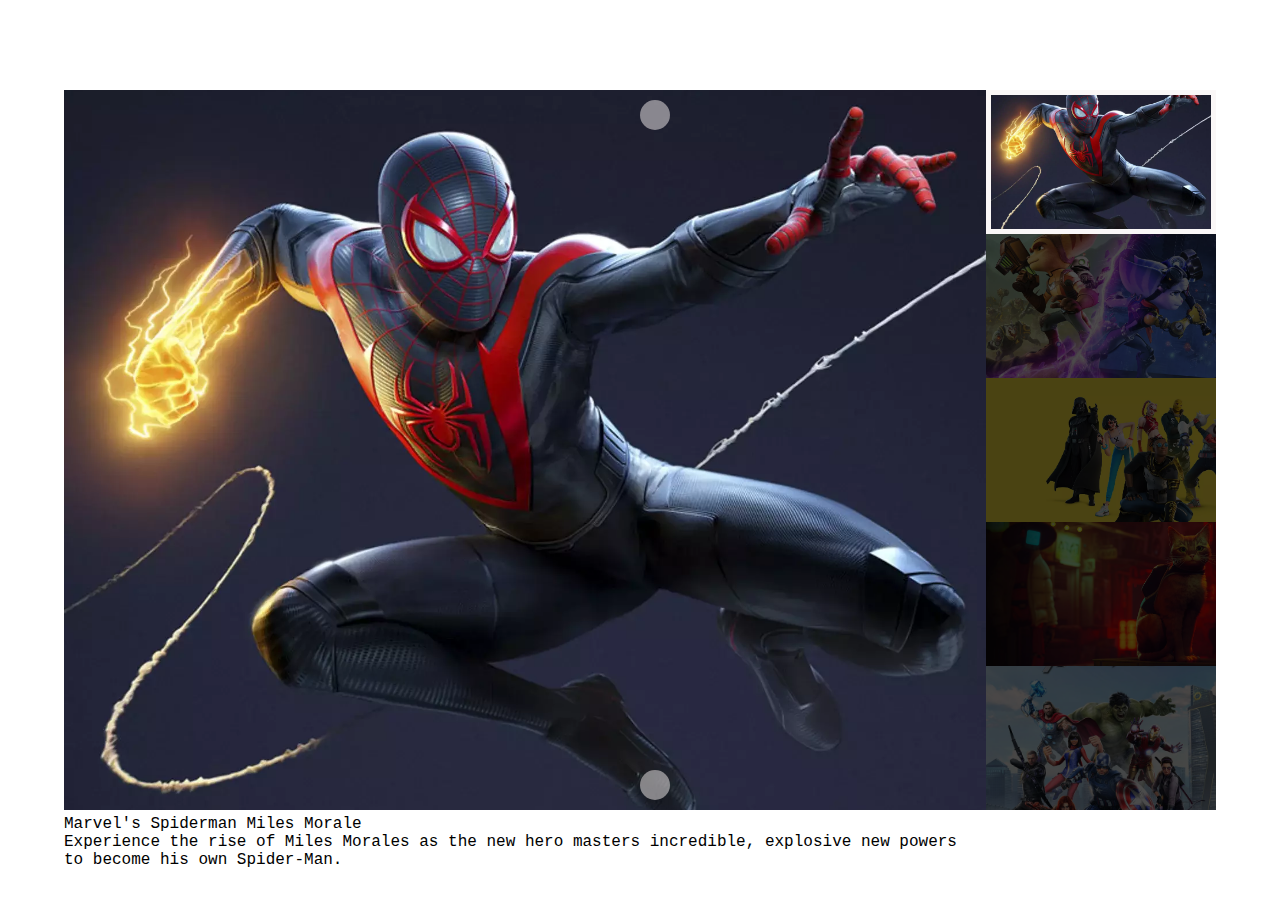
==== index.html @ 4c6011b5 "sostituzione array con oggetti" ====
<!DOCTYPE html>
<html lang="en">

<head>
    <meta charset="UTF-8">
    <meta http-equiv="X-UA-Compatible" content="IE=edge">
    <meta name="viewport" content="width=device-width, initial-scale=1.0">
    <title>document</title>
    <link rel="stylesheet" href="css/style.css" />
    <link rel="stylesheet" href="https://cdnjs.cloudflare.com/ajax/libs/font-awesome/6.3.0/css/all.min.css"
        integrity="sha512-SzlrxWUlpfuzQ+pcUCosxcglQRNAq/DZjVsC0lE40xsADsfeQoEypE+enwcOiGjk/bSuGGKHEyjSoQ1zVisanQ=="
        crossorigin="anonymous" referrerpolicy="no-referrer" />
</head>

<body>
    <div class="container">
        <div class="small-container">

            <div class="img-container">

                <div class="wrapper-img">
                    <img src="${key.image}">
                    <p class="title">${key.title}</p>
                    <p>${key.text}</p>
                </div>
                <!-- 

                <div class="wrapper-img">
                    <img src="img/02.webp" alt="">
                </div>
                <div class="wrapper-img">
                    <img src="img/03.webp" alt="">
                </div>
                <div class="wrapper-img">
                    <img src="img/04.webp" alt="">
                </div>
                <div class="wrapper-img">
                    <img src="img/05.webp" alt="">
                </div>
                -->
            </div>
            <div class="img-container-thumble">
                <!-- 
                <div class="wrapper-img-thumble">
                    <img src="img/01.webp">
                </div>
                <div class="wrapper-img-thumble">
                    <img src="img/02.webp">
                </div>
                <div class="wrapper-img-thumble">
                    <img src="img/03.webp">
                </div>
                <div class="wrapper-img-thumble">
                    <img src="img/04.webp">
                </div>
                <div class="wrapper-img-thumble">
                    <img src="img/05.webp">
                </div>
        -->
            </div>
        </div>

        <button id="prev" class="btn1"><i class="fa-solid fa-chevron-up"></i></button>
        <button id="next" class="btn2"><i class="fa-solid fa-chevron-down"></i></button>

    </div>
    <script type="text/javascript" src="js/main.js"></script>
</body>

</html>
---- css/style.css ----
* {
    padding: 0;
    margin: 0;
    box-sizing: border-box;
}

body {
    font-family: 'Courier New', Courier, monospace;
}

.container {

    width: 90vw;
    margin: auto;
    position: absolute;
    left: 50%;
    top: 50%;
    transform: translate(-50%, -50%);

}

.small-container {
    height: 80vh;
    display: flex;
}

.img-container {
    height: 100%;
    width: 80%;
}

.img-container-thumble {
    width: 20%;
    height: calc(100% / 5);
}

.wrapper-img {
    height: 100%;
    display: none;
}
.wrapper-img-thumble {
    height: 100%;
    /* display: none; */
    filter: brightness(0.3);

}
.wrapper-img-thumble.brightness {
    filter: brightness(1);
    border: solid 5px rgba(245, 239, 239, 0.5);

}

img {
    object-fit: cover;
    height: 100%;
    width: 100%;

}

.d-block {
    display: block;
}

.d-none {
    display: none;
}

button {
    border-radius: 50%;
    border: none;
    height: 30px;
    width: 30px;
    background-color: rgba(245, 239, 239, 0.5);
    cursor: pointer;
}

.btn1 {
    position: absolute;
    top: 10px;
    left: 50%;
}

.btn2 {
    position: absolute;
    bottom: 10px;
    left: 50%;
}
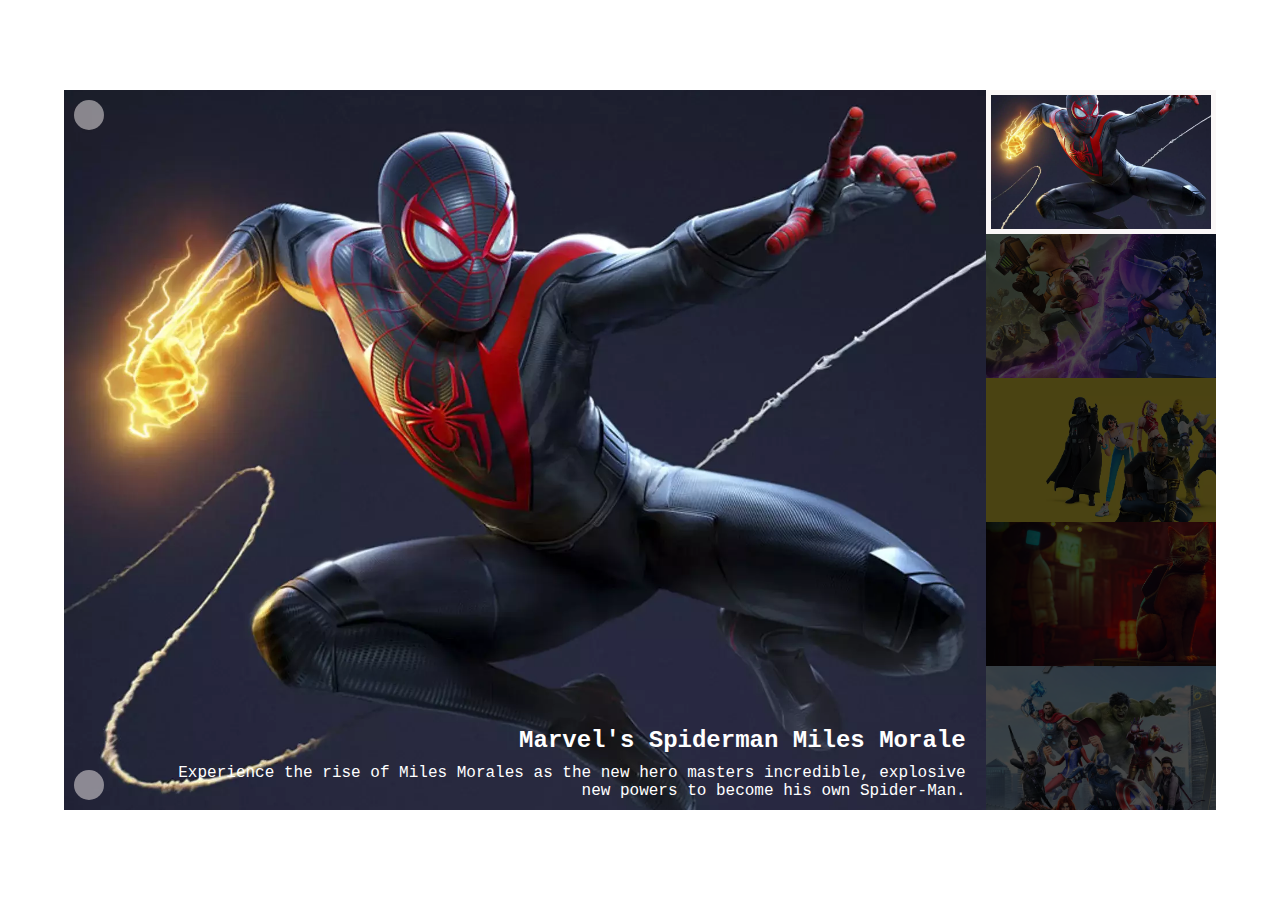
==== commit e9d0bb30: "sistemate scritte e spostati bottoni al lato, inizio parte BONUS" ====
--- a/index.html
+++ b/index.html
@@ -20,9 +20,12 @@
 
                 <div class="wrapper-img">
                     <img src="${key.image}">
-                    <p class="title">${key.title}</p>
-                    <p>${key.text}</p>
-                </div>
+                    <div class="content">
+                        <h2 class="content-title">${key.title}</h2>
+                        <p class="content-text">${key.text}</p>
+                    </div>
+                </div>;
+                
                 <!-- 
 
                 <div class="wrapper-img">
--- a/css/style.css
+++ b/css/style.css
@@ -35,15 +35,35 @@
 }
 
 .wrapper-img {
+    position: relative;
     height: 100%;
     display: none;
 }
+
+.wrapper-img .content {
+    position: absolute;
+    bottom: 10px;
+    right: 10px;
+    color: white;
+    padding: 0 10px;
+    text-align: right;
+}
+
+.wrapper-img .content .content-title {
+    padding: 10px 0;
+}
+
+.wrapper-img .content .content-text {
+    padding-left: 10%;
+}
+
 .wrapper-img-thumble {
     height: 100%;
     /* display: none; */
     filter: brightness(0.3);
 
 }
+
 .wrapper-img-thumble.brightness {
     filter: brightness(1);
     border: solid 5px rgba(245, 239, 239, 0.5);
@@ -77,11 +97,11 @@
 .btn1 {
     position: absolute;
     top: 10px;
-    left: 50%;
+    left: 10px;
 }
 
 .btn2 {
     position: absolute;
     bottom: 10px;
-    left: 50%;
+    left: 10px;
 }